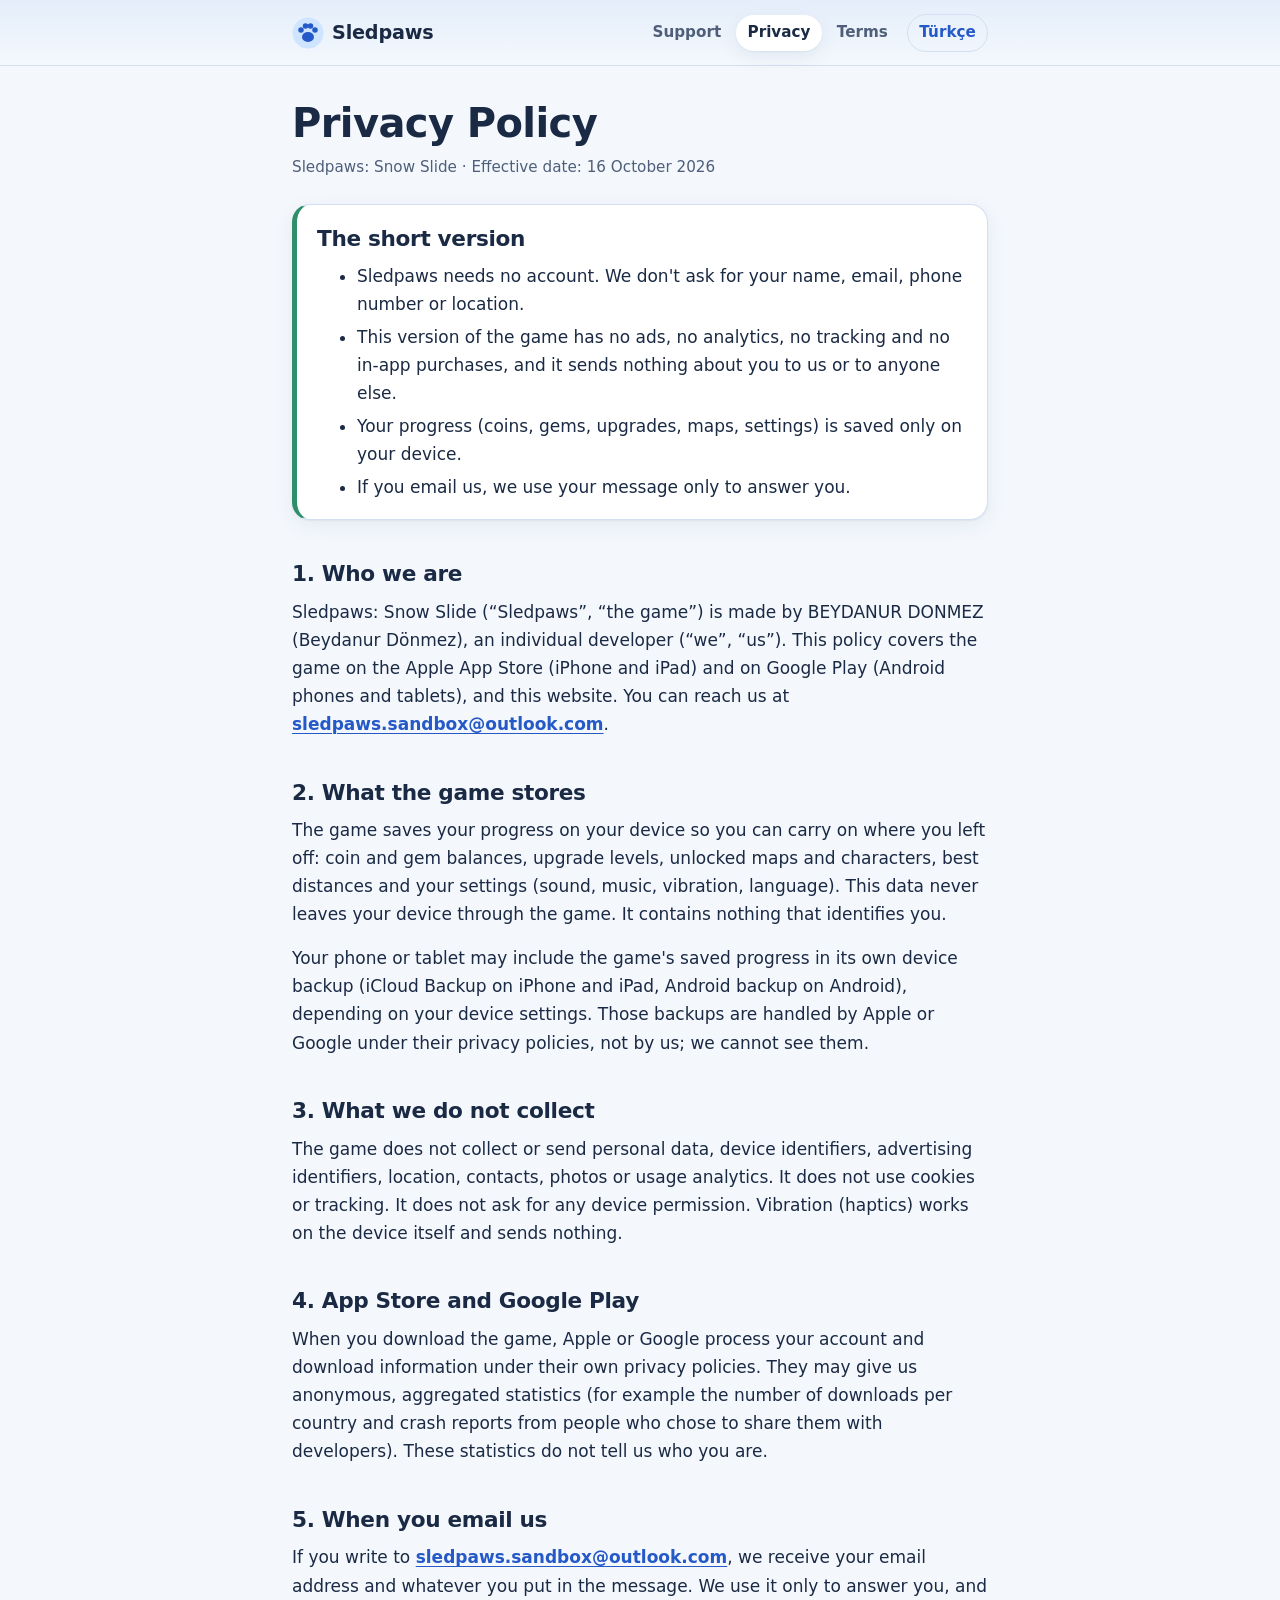
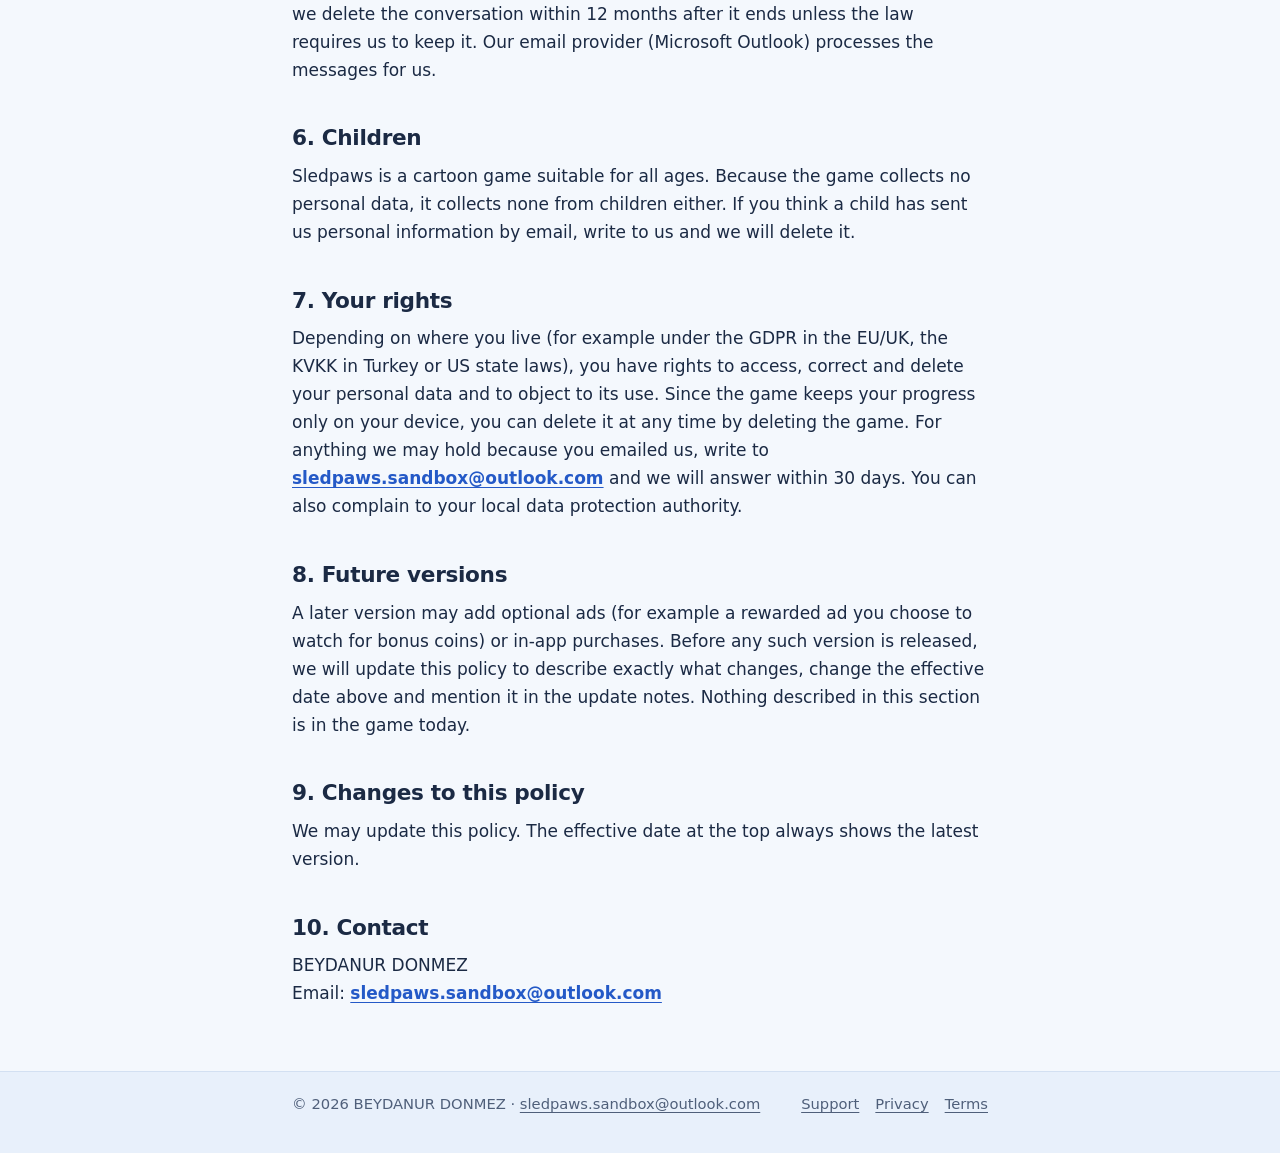
==== privacy/index.html @ a429722f "site: Sledpaws home, privacy, terms and support (en + tr), effective 16 October 2026 Co-Authored-By:" ====
<!doctype html>
<html lang="en">
<head>
<meta charset="utf-8">
<meta name="viewport" content="width=device-width, initial-scale=1">
<meta http-equiv="Content-Security-Policy" content="default-src 'none'; style-src 'self'; img-src 'self' data:; base-uri 'none'; form-action 'none'">
<meta name="referrer" content="no-referrer">
<meta name="color-scheme" content="light dark">
<title>Privacy Policy · Sledpaws: Snow Slide</title>
<meta name="description" content="Privacy Policy for Sledpaws: Snow Slide on the App Store and Google Play. No account, no tracking; your progress stays on your device.">
<link rel="canonical" href="https://beydadonmezz.github.io/sledpaws-site/privacy/">
<link rel="alternate" hreflang="en" href="https://beydadonmezz.github.io/sledpaws-site/privacy/">
<link rel="alternate" hreflang="tr" href="https://beydadonmezz.github.io/sledpaws-site/tr/privacy/">
<link rel="alternate" hreflang="x-default" href="https://beydadonmezz.github.io/sledpaws-site/privacy/">
<link rel="icon" href="data:image/svg+xml,%3Csvg%20xmlns%3D%22http%3A%2F%2Fwww.w3.org%2F2000%2Fsvg%22%20viewBox%3D%220%200%2064%2064%22%3E%3Ccircle%20cx%3D%2232%22%20cy%3D%2232%22%20r%3D%2231%22%20fill%3D%22%23cfe4ff%22%2F%3E%3Cellipse%20cx%3D%2232%22%20cy%3D%2240%22%20rx%3D%2212%22%20ry%3D%2210%22%20fill%3D%22%232459c7%22%2F%3E%3Ccircle%20cx%3D%2218%22%20cy%3D%2226%22%20r%3D%225.5%22%20fill%3D%22%232459c7%22%2F%3E%3Ccircle%20cx%3D%2227%22%20cy%3D%2218%22%20r%3D%225.5%22%20fill%3D%22%232459c7%22%2F%3E%3Ccircle%20cx%3D%2237%22%20cy%3D%2218%22%20r%3D%225.5%22%20fill%3D%22%232459c7%22%2F%3E%3Ccircle%20cx%3D%2246%22%20cy%3D%2226%22%20r%3D%225.5%22%20fill%3D%22%232459c7%22%2F%3E%3C%2Fsvg%3E">
<link rel="stylesheet" href="../assets/site.css">
</head>
<body>
<a class="skip" href="#main">Skip to content</a>
<header class="site-header">
  <div class="wrap">
    <a class="brand" href="../" aria-label="Sledpaws home"><svg viewBox="0 0 64 64" aria-hidden="true" focusable="false"><circle cx="32" cy="32" r="31" fill="#cfe4ff"/><ellipse cx="32" cy="40" rx="12" ry="10" fill="#2459c7"/><circle cx="18" cy="26" r="5.5" fill="#2459c7"/><circle cx="27" cy="18" r="5.5" fill="#2459c7"/><circle cx="37" cy="18" r="5.5" fill="#2459c7"/><circle cx="46" cy="26" r="5.5" fill="#2459c7"/></svg><span>Sledpaws</span></a>
    <nav class="site-nav" aria-label="Main">
      <a href="../support/">Support</a>
      <a href="../privacy/" aria-current="page">Privacy</a>
      <a href="../terms/">Terms</a>
      <a class="lang" href="../tr/privacy/" hreflang="tr" lang="tr" title="Bu sayfanın Türkçesi">Türkçe</a>
    </nav>
  </div>
</header>
<main id="main" class="wrap">
<h1>Privacy Policy</h1>
<p class="meta">Sledpaws: Snow Slide · Effective date: <time datetime="2026-10-16">16 October 2026</time></p>

<div class="card summary">
  <h2>The short version</h2>
  <ul>
    <li>Sledpaws needs no account. We don't ask for your name, email, phone number or location.</li>
    <li>This version of the game has no ads, no analytics, no tracking and no in-app purchases, and it sends nothing about you to us or to anyone else.</li>
    <li>Your progress (coins, gems, upgrades, maps, settings) is saved only on your device.</li>
    <li>If you email us, we use your message only to answer you.</li>
  </ul>
</div>

<h2 id="who">1. Who we are</h2>
<p>Sledpaws: Snow Slide (“Sledpaws”, “the game”) is made by BEYDANUR DONMEZ (Beydanur Dönmez), an individual developer (“we”, “us”). This policy covers the game on the Apple App Store (iPhone and iPad) and on Google Play (Android phones and tablets), and this website. You can reach us at <a class="email" href="mailto:sledpaws.sandbox@outlook.com">sledpaws.sandbox@outlook.com</a>.</p>

<h2 id="data">2. What the game stores</h2>
<p>The game saves your progress on your device so you can carry on where you left off: coin and gem balances, upgrade levels, unlocked maps and characters, best distances and your settings (sound, music, vibration, language). This data never leaves your device through the game. It contains nothing that identifies you.</p>
<p id="backup">Your phone or tablet may include the game's saved progress in its own device backup (iCloud Backup on iPhone and iPad, Android backup on Android), depending on your device settings. Those backups are handled by Apple or Google under their privacy policies, not by us; we cannot see them.</p>

<h2 id="not-collected">3. What we do not collect</h2>
<p>The game does not collect or send personal data, device identifiers, advertising identifiers, location, contacts, photos or usage analytics. It does not use cookies or tracking. It does not ask for any device permission. Vibration (haptics) works on the device itself and sends nothing.</p>

<h2 id="stores">4. App Store and Google Play</h2>
<p>When you download the game, Apple or Google process your account and download information under their own privacy policies. They may give us anonymous, aggregated statistics (for example the number of downloads per country and crash reports from people who chose to share them with developers). These statistics do not tell us who you are.</p>

<h2 id="email">5. When you email us</h2>
<p>If you write to <a class="email" href="mailto:sledpaws.sandbox@outlook.com">sledpaws.sandbox@outlook.com</a>, we receive your email address and whatever you put in the message. We use it only to answer you, and we delete the conversation within 12 months after it ends unless the law requires us to keep it. Our email provider (Microsoft Outlook) processes the messages for us.</p>

<h2 id="children">6. Children</h2>
<p>Sledpaws is a cartoon game suitable for all ages. Because the game collects no personal data, it collects none from children either. If you think a child has sent us personal information by email, write to us and we will delete it.</p>

<h2 id="rights">7. Your rights</h2>
<p>Depending on where you live (for example under the GDPR in the EU/UK, the KVKK in Turkey or US state laws), you have rights to access, correct and delete your personal data and to object to its use. Since the game keeps your progress only on your device, you can delete it at any time by deleting the game. For anything we may hold because you emailed us, write to <a class="email" href="mailto:sledpaws.sandbox@outlook.com">sledpaws.sandbox@outlook.com</a> and we will answer within 30 days. You can also complain to your local data protection authority.</p>

<h2 id="future">8. Future versions</h2>
<p>A later version may add optional ads (for example a rewarded ad you choose to watch for bonus coins) or in-app purchases. Before any such version is released, we will update this policy to describe exactly what changes, change the effective date above and mention it in the update notes. Nothing described in this section is in the game today.</p>

<h2 id="changes">9. Changes to this policy</h2>
<p>We may update this policy. The effective date at the top always shows the latest version.</p>

<h2 id="contact">10. Contact</h2>
<p>BEYDANUR DONMEZ<br>Email: <a class="email" href="mailto:sledpaws.sandbox@outlook.com">sledpaws.sandbox@outlook.com</a></p>
</main>
<footer class="site-footer">
  <div class="wrap">
    <p>© 2026 BEYDANUR DONMEZ · <a href="mailto:sledpaws.sandbox@outlook.com">sledpaws.sandbox@outlook.com</a></p>
    <nav aria-label="Legal and support">
      <a href="../support/">Support</a>
      <a href="../privacy/">Privacy</a>
      <a href="../terms/">Terms</a>
    </nav>
  </div>
</footer>
</body>
</html>
---- assets/site.css ----
/* Sledpaws site: one shared stylesheet. No web fonts, no external requests. */

:root {
  color-scheme: light dark;
  --bg: #f4f8fd;
  --bg-deep: #e4eefa;
  --surface: #ffffff;
  --surface-2: #edf3fc;
  --text: #1b2a44;
  --muted: #4f5f7a;
  --border: #d3e0f2;
  --primary: #2459c7;
  --primary-strong: #1a449e;
  --accent: #e0613a;
  --snow: #e8f0fb;
  --snow-deep: #d3e1f5;
  --pine: #2f8f6a;
  --focus: #f59e0b;
  --shadow: 0 1px 2px rgb(16 60 80 / 0.06), 0 6px 20px rgb(16 60 80 / 0.07);
  --radius: 18px;
  --radius-sm: 10px;
  --wrap: 46rem;
  --font: system-ui, -apple-system, BlinkMacSystemFont, "Segoe UI", Roboto, "Helvetica Neue", Arial,
    "Noto Sans", sans-serif, "Apple Color Emoji", "Segoe UI Emoji";
}

@media (prefers-color-scheme: dark) {
  :root {
    --bg: #0b1424;
    --bg-deep: #101c31;
    --surface: #13213a;
    --surface-2: #182a48;
    --text: #e6eefb;
    --muted: #a8b8d4;
    --border: #26385a;
    --primary: #8db4ff;
    --primary-strong: #b5ceff;
    --accent: #ff9a7a;
    --snow: #101b2e;
    --snow-deep: #16253d;
    --pine: #56c28f;
    --shadow: 0 1px 2px rgb(0 0 0 / 0.3), 0 8px 24px rgb(0 0 0 / 0.25);
  }
}

*,
*::before,
*::after {
  box-sizing: border-box;
}

html {
  -webkit-text-size-adjust: 100%;
  text-size-adjust: 100%;
}

body {
  margin: 0;
  min-height: 100vh;
  display: flex;
  flex-direction: column;
  background: var(--bg);
  color: var(--text);
  font-family: var(--font);
  font-size: 1.0625rem;
  line-height: 1.65;
  overflow-wrap: break-word;
}

.wrap {
  width: 100%;
  max-width: var(--wrap);
  margin-inline: auto;
  padding-inline: 1.25rem;
}

a {
  color: var(--primary);
  text-underline-offset: 0.18em;
  text-decoration-thickness: 0.08em;
}

a:hover {
  color: var(--primary-strong);
}

:focus-visible {
  outline: 3px solid var(--focus);
  outline-offset: 2px;
  border-radius: 4px;
}

.skip {
  position: absolute;
  left: -999px;
  top: 0.5rem;
  z-index: 10;
  padding: 0.5rem 0.9rem;
  background: var(--surface);
  color: var(--text);
  border-radius: var(--radius-sm);
  box-shadow: var(--shadow);
}

.skip:focus {
  left: 0.75rem;
}

/* Header */

.site-header {
  background: linear-gradient(180deg, var(--bg-deep), var(--bg));
  border-bottom: 1px solid var(--border);
}

.site-header .wrap {
  display: flex;
  flex-wrap: wrap;
  align-items: center;
  justify-content: space-between;
  gap: 0.5rem 1rem;
  padding-block: 0.85rem;
}

.brand {
  display: inline-flex;
  align-items: center;
  gap: 0.5rem;
  font-weight: 750;
  font-size: 1.2rem;
  color: var(--text);
  text-decoration: none;
  letter-spacing: -0.01em;
}

.brand svg {
  width: 2rem;
  height: 2rem;
  flex: none;
}

.site-nav {
  display: flex;
  flex-wrap: wrap;
  align-items: center;
  gap: 0.25rem;
}

.site-nav a {
  padding: 0.35rem 0.7rem;
  border-radius: 999px;
  color: var(--muted);
  text-decoration: none;
  font-size: 0.95rem;
  font-weight: 550;
}

.site-nav a:hover {
  color: var(--text);
  background: var(--surface-2);
}

.site-nav a[aria-current="page"] {
  color: var(--text);
  background: var(--surface);
  box-shadow: var(--shadow);
}

.site-nav .lang {
  margin-left: 0.25rem;
  border: 1px solid var(--border);
  color: var(--primary);
}

/* Main content */

main {
  flex: 1;
  padding-block: 2rem 3rem;
}

h1,
h2,
h3 {
  line-height: 1.25;
  letter-spacing: -0.015em;
}

h1 {
  font-size: clamp(1.8rem, 1.3rem + 2.2vw, 2.5rem);
  margin: 0 0 0.4rem;
}

h2 {
  font-size: 1.35rem;
  margin: 2.4rem 0 0.6rem;
  padding-top: 0.2rem;
}

h3 {
  font-size: 1.08rem;
  margin: 1.6rem 0 0.4rem;
}

p,
ul,
ol {
  margin: 0 0 1rem;
}

li + li {
  margin-top: 0.3rem;
}

.meta {
  color: var(--muted);
  font-size: 0.95rem;
  margin-bottom: 1.5rem;
}

.lead {
  font-size: 1.15rem;
  color: var(--muted);
}

.card {
  background: var(--surface);
  border: 1px solid var(--border);
  border-radius: var(--radius);
  padding: 1.1rem 1.25rem;
  box-shadow: var(--shadow);
  margin: 1.25rem 0;
}

.card > :last-child {
  margin-bottom: 0;
}

.card h2:first-child,
.card h3:first-child {
  margin-top: 0;
}

.summary {
  border-left: 5px solid var(--pine);
}

.toc ol {
  columns: 2 14rem;
  column-gap: 2rem;
  padding-left: 1.2rem;
  margin: 0;
}

.toc li {
  break-inside: avoid;
}

.table-scroll {
  overflow-x: auto;
  margin: 1rem 0 1.25rem;
  border: 1px solid var(--border);
  border-radius: var(--radius-sm);
}

table {
  width: 100%;
  min-width: 36rem;
  border-collapse: collapse;
  font-size: 0.95rem;
  background: var(--surface);
}

th,
td {
  text-align: left;
  vertical-align: top;
  padding: 0.6rem 0.75rem;
  border-bottom: 1px solid var(--border);
}

th {
  background: var(--surface-2);
  font-weight: 650;
}

tr:last-child td {
  border-bottom: 0;
}

.path {
  font-weight: 600;
}

.email {
  font-weight: 650;
}

/* FAQ */

details {
  background: var(--surface);
  border: 1px solid var(--border);
  border-radius: var(--radius-sm);
  margin: 0.6rem 0;
  padding: 0 1rem 0 1.75rem;
}

details[open] {
  box-shadow: var(--shadow);
}

summary {
  cursor: pointer;
  font-weight: 650;
  padding: 0.8rem 0;
  list-style-position: outside;
}

details > :not(summary) {
  margin-top: 0;
}

details > :last-child {
  padding-bottom: 0.9rem;
  margin-bottom: 0;
}

/* Home page */

.hero {
  position: relative;
  overflow: hidden;
  border-radius: calc(var(--radius) + 6px);
  padding: 2rem 1.5rem 0;
  background: linear-gradient(180deg, #bfe0ff 0%, #8cc3f5 55%, #6aa9e8 100%);
  color: #0e2547;
  box-shadow: var(--shadow);
}

@media (prefers-color-scheme: dark) {
  .hero {
    background: linear-gradient(180deg, #213e6e 0%, #1a3158 60%, #142646 100%);
    color: #eaf2ff;
  }
}

.hero h1 {
  font-size: clamp(2.2rem, 1.6rem + 3vw, 3.2rem);
  margin-bottom: 0.3rem;
}

.hero .lead {
  color: inherit;
  opacity: 0.9;
  max-width: 32rem;
}

.hero .badge {
  display: inline-block;
  margin: 0.4rem 0 1rem;
  padding: 0.35rem 0.8rem;
  border-radius: 999px;
  background: rgb(255 255 255 / 0.75);
  color: #0e2547;
  font-weight: 650;
  font-size: 0.92rem;
}

.hero svg.scene {
  display: block;
  width: calc(100% + 3rem);
  height: auto;
  margin: 0.5rem -1.5rem 0;
}

.features {
  display: grid;
  grid-template-columns: repeat(auto-fit, minmax(13rem, 1fr));
  gap: 0.9rem;
  padding: 0;
  list-style: none;
  margin: 1.5rem 0;
}

.features li {
  margin: 0;
  background: var(--surface);
  border: 1px solid var(--border);
  border-radius: var(--radius);
  padding: 1rem 1.1rem;
}

.features strong {
  display: block;
  margin-bottom: 0.2rem;
}

.links {
  display: flex;
  flex-wrap: wrap;
  gap: 0.6rem;
  padding: 0;
  list-style: none;
}

.links li {
  margin: 0;
}

.button {
  display: inline-block;
  padding: 0.6rem 1.1rem;
  border-radius: 999px;
  background: var(--primary);
  color: #fff;
  font-weight: 650;
  text-decoration: none;
}

.button:hover {
  background: var(--primary-strong);
  color: #fff;
}

@media (prefers-color-scheme: dark) {
  .button,
  .button:hover {
    color: #04222c;
  }
}

.button.secondary {
  background: var(--surface);
  color: var(--primary);
  border: 1px solid var(--border);
}

/* Footer */

.site-footer {
  border-top: 1px solid var(--border);
  background: var(--snow);
  color: var(--muted);
  font-size: 0.92rem;
}

.site-footer .wrap {
  display: flex;
  flex-wrap: wrap;
  justify-content: space-between;
  gap: 0.5rem 1.25rem;
  padding-block: 1.25rem;
}

.site-footer nav {
  display: flex;
  flex-wrap: wrap;
  gap: 0.25rem 1rem;
}

.site-footer a {
  color: inherit;
}

@media (max-width: 30rem) {
  body {
    font-size: 1rem;
  }

  .site-header .wrap {
    justify-content: center;
  }

  .hero {
    padding-inline: 1.1rem;
  }

  .hero svg.scene {
    width: calc(100% + 2.2rem);
    margin-inline: -1.1rem;
  }
}

@media (prefers-reduced-motion: no-preference) {
  .hero .sled {
    animation: glide 7s ease-in-out infinite alternate;
  }

  .hero .flakes {
    animation: fall 8s linear infinite;
  }
}

@keyframes glide {
  from {
    transform: translateX(-14px);
  }
  to {
    transform: translateX(16px);
  }
}

@keyframes fall {
  from {
    transform: translateY(-20px);
    opacity: 0;
  }
  20% {
    opacity: 0.9;
  }
  to {
    transform: translateY(70px);
    opacity: 0;
  }
}

@media print {
  .site-header nav,
  .skip,
  .hero svg.scene {
    display: none;
  }

  body {
    background: #fff;
    color: #000;
  }
}
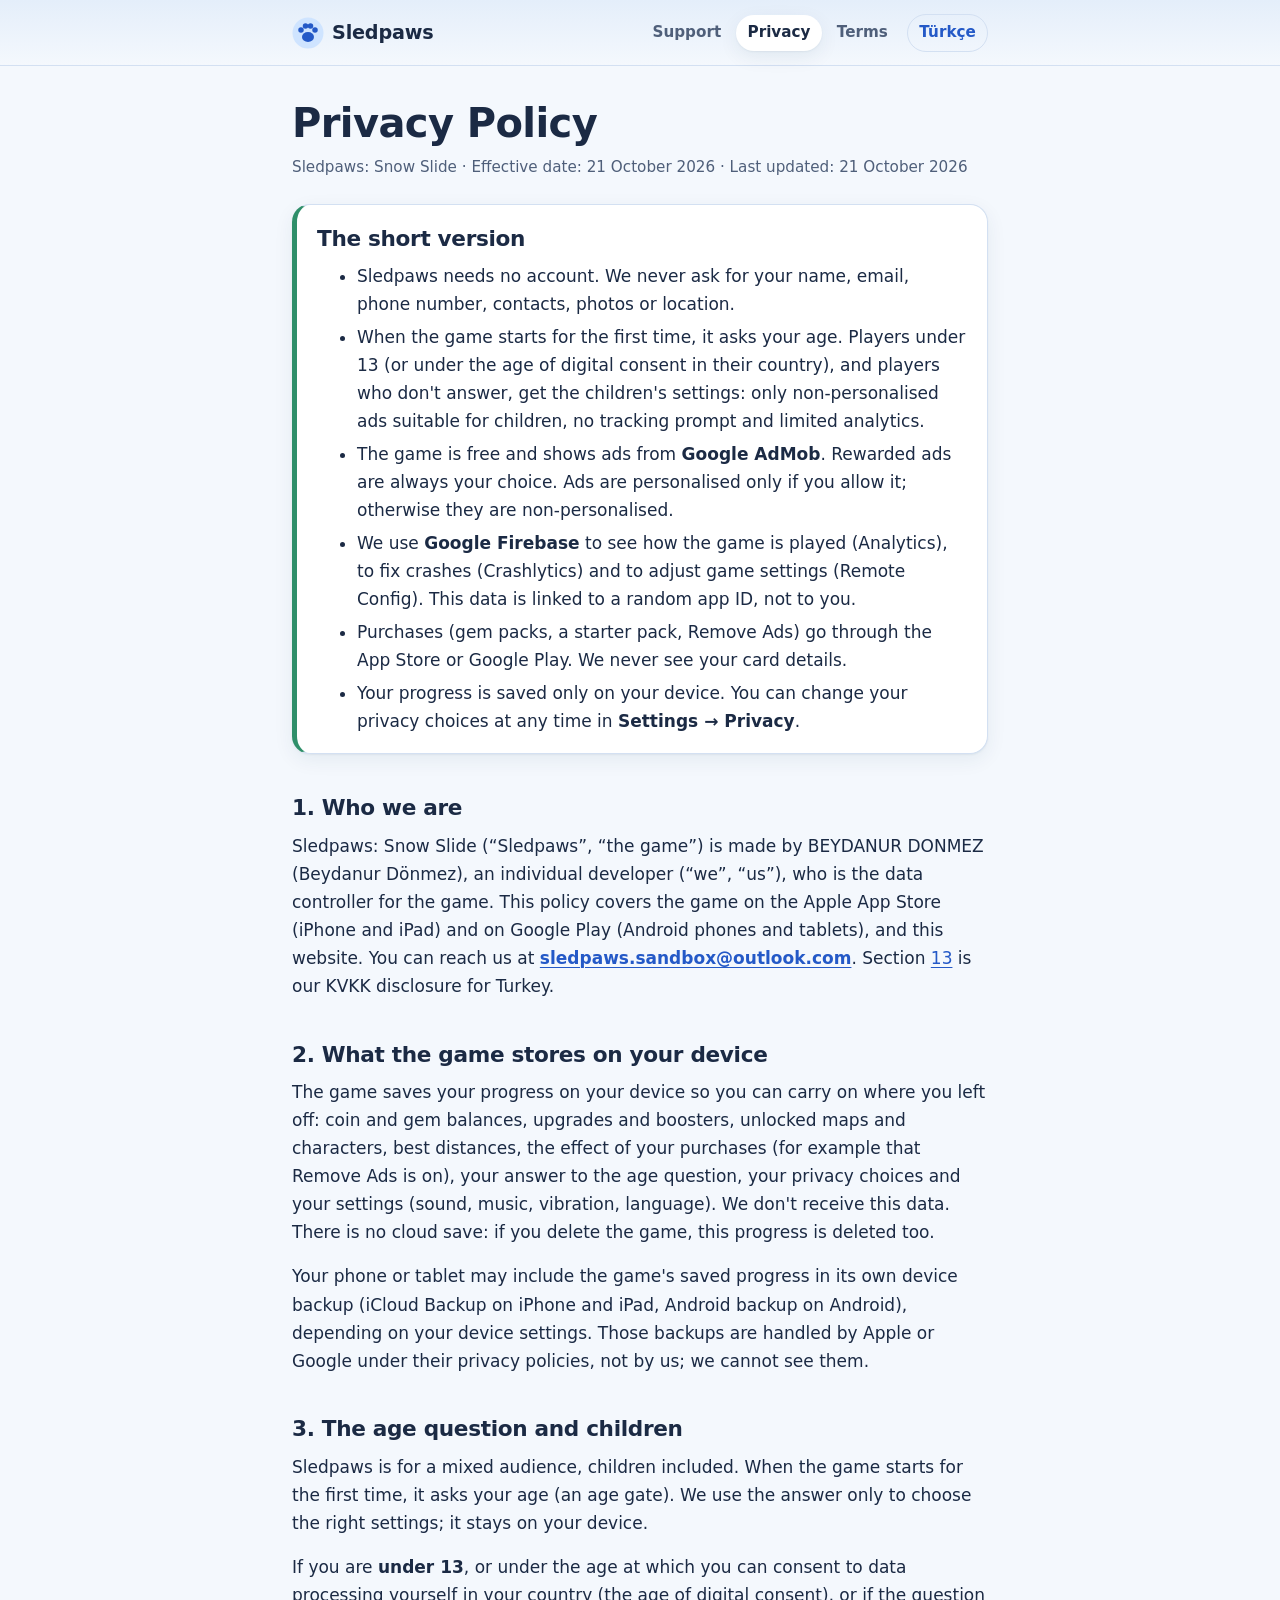
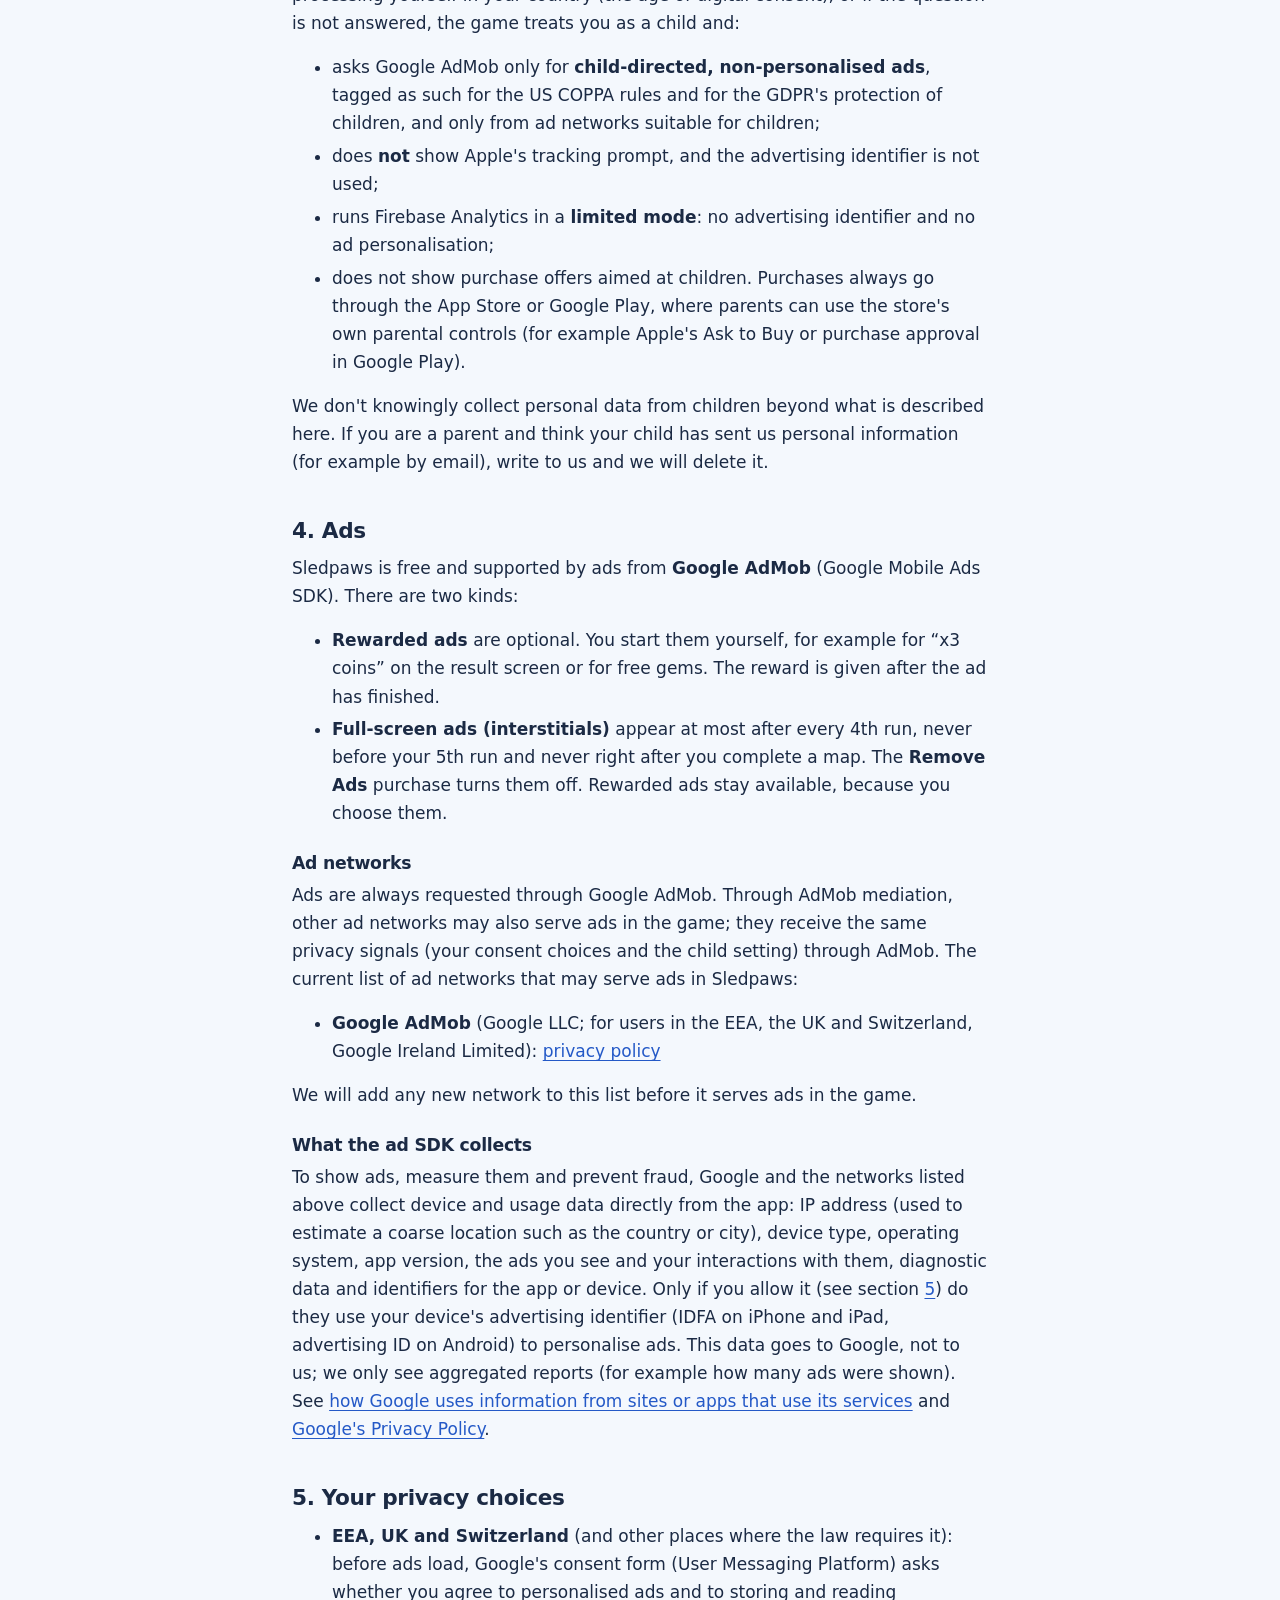
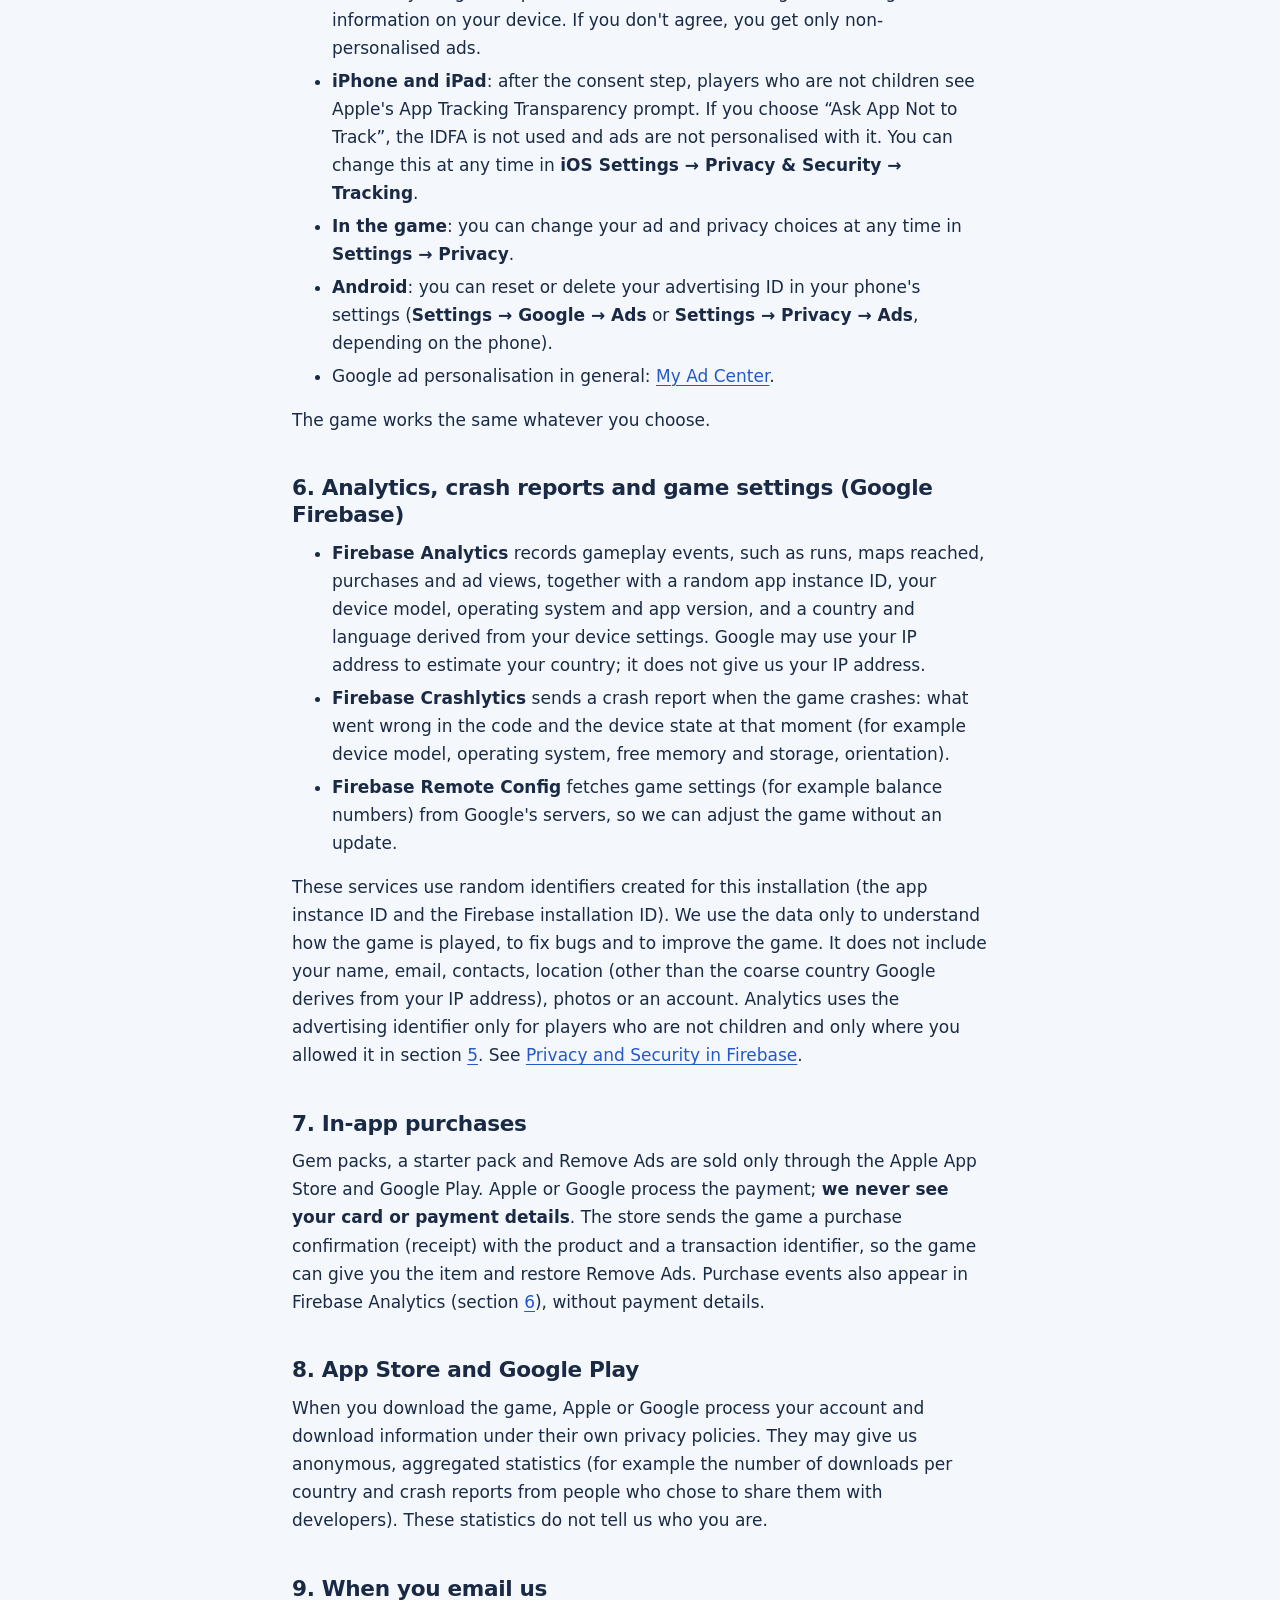
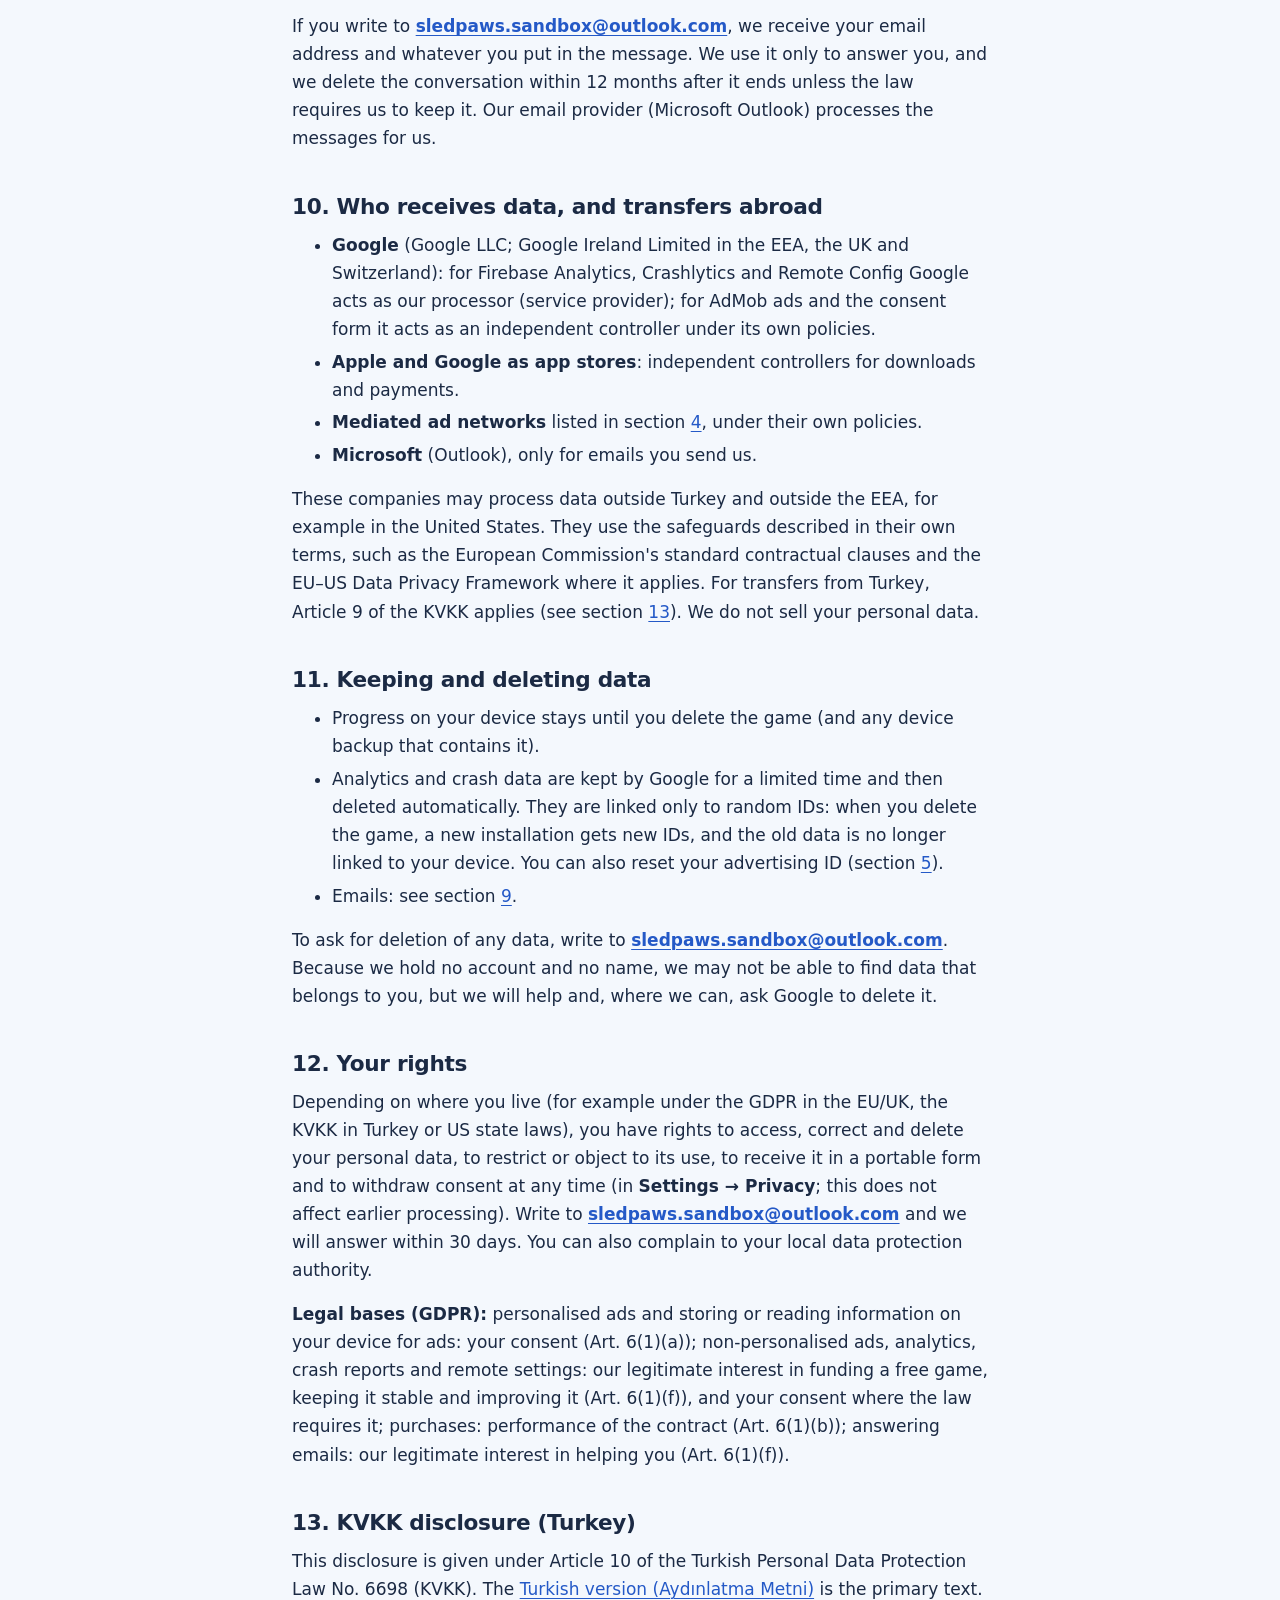
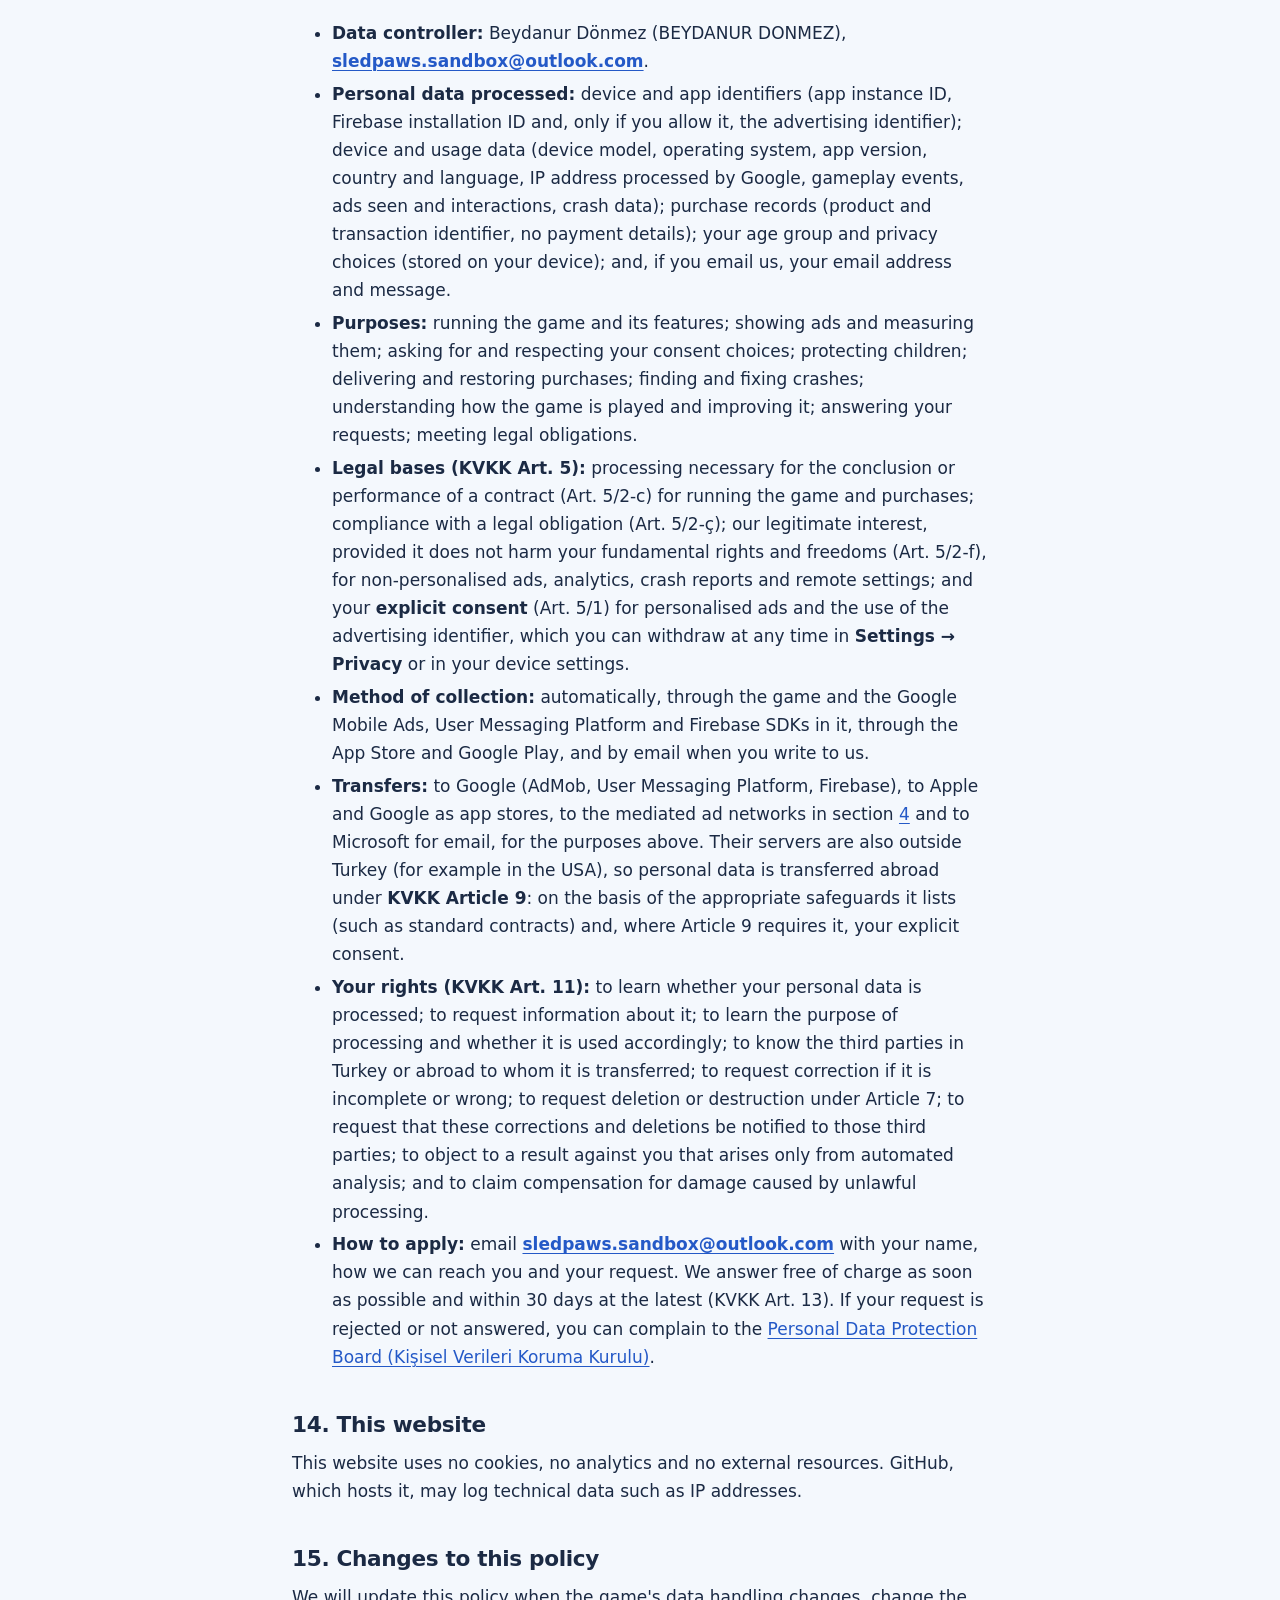
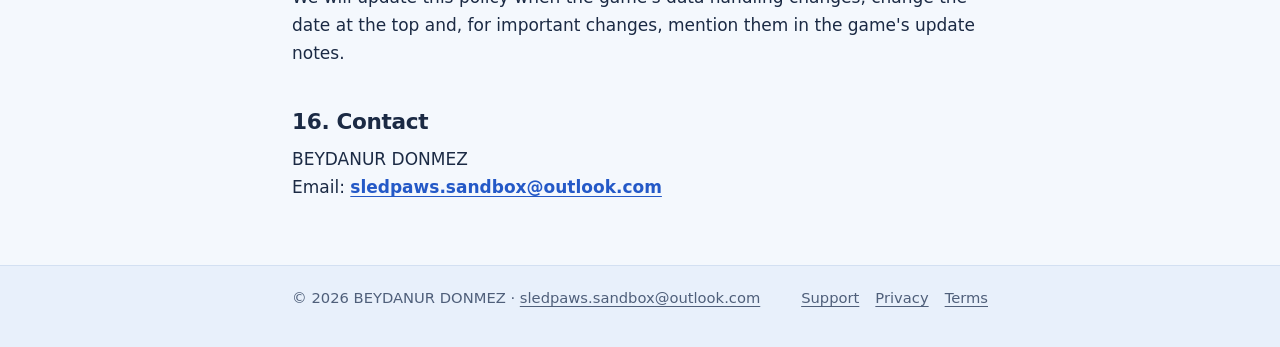
==== commit 95566aaa: "site: ads, consent, analytics, purchases, KVKK (2026-10-21) Co-Authored-By: Claude Opus 5.5 <noreply" ====
--- a/privacy/index.html
+++ b/privacy/index.html
@@ -7,7 +7,7 @@
 <meta name="referrer" content="no-referrer">
 <meta name="color-scheme" content="light dark">
 <title>Privacy Policy · Sledpaws: Snow Slide</title>
-<meta name="description" content="Privacy Policy for Sledpaws: Snow Slide on the App Store and Google Play. No account, no tracking; your progress stays on your device.">
+<meta name="description" content="Privacy Policy for Sledpaws: Snow Slide on the App Store and Google Play: no account; ads by Google AdMob with consent choices, Firebase analytics and crash reports, in-app purchases, children and KVKK.">
 <link rel="canonical" href="https://beydadonmezz.github.io/sledpaws-site/privacy/">
 <link rel="alternate" hreflang="en" href="https://beydadonmezz.github.io/sledpaws-site/privacy/">
 <link rel="alternate" hreflang="tr" href="https://beydadonmezz.github.io/sledpaws-site/tr/privacy/">
@@ -30,47 +30,121 @@
 </header>
 <main id="main" class="wrap">
 <h1>Privacy Policy</h1>
-<p class="meta">Sledpaws: Snow Slide · Effective date: <time datetime="2026-10-16">16 October 2026</time></p>
+<p class="meta">Sledpaws: Snow Slide · Effective date: <time datetime="2026-10-21">21 October 2026</time> · Last updated: <time datetime="2026-10-21">21 October 2026</time></p>
 
 <div class="card summary">
   <h2>The short version</h2>
   <ul>
-    <li>Sledpaws needs no account. We don't ask for your name, email, phone number or location.</li>
-    <li>This version of the game has no ads, no analytics, no tracking and no in-app purchases, and it sends nothing about you to us or to anyone else.</li>
-    <li>Your progress (coins, gems, upgrades, maps, settings) is saved only on your device.</li>
-    <li>If you email us, we use your message only to answer you.</li>
+    <li>Sledpaws needs no account. We never ask for your name, email, phone number, contacts, photos or location.</li>
+    <li>When the game starts for the first time, it asks your age. Players under 13 (or under the age of digital consent in their country), and players who don't answer, get the children's settings: only non-personalised ads suitable for children, no tracking prompt and limited analytics.</li>
+    <li>The game is free and shows ads from <strong>Google AdMob</strong>. Rewarded ads are always your choice. Ads are personalised only if you allow it; otherwise they are non-personalised.</li>
+    <li>We use <strong>Google Firebase</strong> to see how the game is played (Analytics), to fix crashes (Crashlytics) and to adjust game settings (Remote Config). This data is linked to a random app ID, not to you.</li>
+    <li>Purchases (gem packs, a starter pack, Remove Ads) go through the App Store or Google Play. We never see your card details.</li>
+    <li>Your progress is saved only on your device. You can change your privacy choices at any time in <span class="path">Settings → Privacy</span>.</li>
   </ul>
 </div>
 
 <h2 id="who">1. Who we are</h2>
-<p>Sledpaws: Snow Slide (“Sledpaws”, “the game”) is made by BEYDANUR DONMEZ (Beydanur Dönmez), an individual developer (“we”, “us”). This policy covers the game on the Apple App Store (iPhone and iPad) and on Google Play (Android phones and tablets), and this website. You can reach us at <a class="email" href="mailto:sledpaws.sandbox@outlook.com">sledpaws.sandbox@outlook.com</a>.</p>
+<p>Sledpaws: Snow Slide (“Sledpaws”, “the game”) is made by BEYDANUR DONMEZ (Beydanur Dönmez), an individual developer (“we”, “us”), who is the data controller for the game. This policy covers the game on the Apple App Store (iPhone and iPad) and on Google Play (Android phones and tablets), and this website. You can reach us at <a class="email" href="mailto:sledpaws.sandbox@outlook.com">sledpaws.sandbox@outlook.com</a>. Section <a href="#kvkk">13</a> is our KVKK disclosure for Turkey.</p>
 
-<h2 id="data">2. What the game stores</h2>
-<p>The game saves your progress on your device so you can carry on where you left off: coin and gem balances, upgrade levels, unlocked maps and characters, best distances and your settings (sound, music, vibration, language). This data never leaves your device through the game. It contains nothing that identifies you.</p>
+<h2 id="data">2. What the game stores on your device</h2>
+<p>The game saves your progress on your device so you can carry on where you left off: coin and gem balances, upgrades and boosters, unlocked maps and characters, best distances, the effect of your purchases (for example that Remove Ads is on), your answer to the age question, your privacy choices and your settings (sound, music, vibration, language). We don't receive this data. There is no cloud save: if you delete the game, this progress is deleted too.</p>
 <p id="backup">Your phone or tablet may include the game's saved progress in its own device backup (iCloud Backup on iPhone and iPad, Android backup on Android), depending on your device settings. Those backups are handled by Apple or Google under their privacy policies, not by us; we cannot see them.</p>
 
-<h2 id="not-collected">3. What we do not collect</h2>
-<p>The game does not collect or send personal data, device identifiers, advertising identifiers, location, contacts, photos or usage analytics. It does not use cookies or tracking. It does not ask for any device permission. Vibration (haptics) works on the device itself and sends nothing.</p>
+<h2 id="age">3. The age question and children</h2>
+<p>Sledpaws is for a mixed audience, children included. When the game starts for the first time, it asks your age (an age gate). We use the answer only to choose the right settings; it stays on your device.</p>
+<p>If you are <strong>under 13</strong>, or under the age at which you can consent to data processing yourself in your country (the age of digital consent), or if the question is not answered, the game treats you as a child and:</p>
+<ul>
+  <li>asks Google AdMob only for <strong>child-directed, non-personalised ads</strong>, tagged as such for the US COPPA rules and for the GDPR's protection of children, and only from ad networks suitable for children;</li>
+  <li>does <strong>not</strong> show Apple's tracking prompt, and the advertising identifier is not used;</li>
+  <li>runs Firebase Analytics in a <strong>limited mode</strong>: no advertising identifier and no ad personalisation;</li>
+  <li>does not show purchase offers aimed at children. Purchases always go through the App Store or Google Play, where parents can use the store's own parental controls (for example Apple's Ask to Buy or purchase approval in Google Play).</li>
+</ul>
+<p>We don't knowingly collect personal data from children beyond what is described here. If you are a parent and think your child has sent us personal information (for example by email), write to us and we will delete it.</p>
 
-<h2 id="stores">4. App Store and Google Play</h2>
+<h2 id="ads">4. Ads</h2>
+<p>Sledpaws is free and supported by ads from <strong>Google AdMob</strong> (Google Mobile Ads SDK). There are two kinds:</p>
+<ul>
+  <li><strong>Rewarded ads</strong> are optional. You start them yourself, for example for “x3 coins” on the result screen or for free gems. The reward is given after the ad has finished.</li>
+  <li><strong>Full-screen ads (interstitials)</strong> appear at most after every 4th run, never before your 5th run and never right after you complete a map. The <strong>Remove Ads</strong> purchase turns them off. Rewarded ads stay available, because you choose them.</li>
+</ul>
+<h3 id="ad-networks">Ad networks</h3>
+<p>Ads are always requested through Google AdMob. Through AdMob mediation, other ad networks may also serve ads in the game; they receive the same privacy signals (your consent choices and the child setting) through AdMob. The current list of ad networks that may serve ads in Sledpaws:</p>
+<ul>
+  <li><strong>Google AdMob</strong> (Google LLC; for users in the EEA, the UK and Switzerland, Google Ireland Limited): <a href="https://policies.google.com/privacy">privacy policy</a></li>
+</ul>
+<p>We will add any new network to this list before it serves ads in the game.</p>
+<h3 id="ad-data">What the ad SDK collects</h3>
+<p>To show ads, measure them and prevent fraud, Google and the networks listed above collect device and usage data directly from the app: IP address (used to estimate a coarse location such as the country or city), device type, operating system, app version, the ads you see and your interactions with them, diagnostic data and identifiers for the app or device. Only if you allow it (see section <a href="#choices">5</a>) do they use your device's advertising identifier (IDFA on iPhone and iPad, advertising ID on Android) to personalise ads. This data goes to Google, not to us; we only see aggregated reports (for example how many ads were shown). See <a href="https://policies.google.com/technologies/partner-sites">how Google uses information from sites or apps that use its services</a> and <a href="https://policies.google.com/privacy">Google's Privacy Policy</a>.</p>
+
+<h2 id="choices">5. Your privacy choices</h2>
+<ul>
+  <li><strong>EEA, UK and Switzerland</strong> (and other places where the law requires it): before ads load, Google's consent form (User Messaging Platform) asks whether you agree to personalised ads and to storing and reading information on your device. If you don't agree, you get only non-personalised ads.</li>
+  <li><strong>iPhone and iPad</strong>: after the consent step, players who are not children see Apple's App Tracking Transparency prompt. If you choose “Ask App Not to Track”, the IDFA is not used and ads are not personalised with it. You can change this at any time in <span class="path">iOS Settings → Privacy &amp; Security → Tracking</span>.</li>
+  <li><strong>In the game</strong>: you can change your ad and privacy choices at any time in <span class="path">Settings → Privacy</span>.</li>
+  <li><strong>Android</strong>: you can reset or delete your advertising ID in your phone's settings (<span class="path">Settings → Google → Ads</span> or <span class="path">Settings → Privacy → Ads</span>, depending on the phone).</li>
+  <li>Google ad personalisation in general: <a href="https://myadcenter.google.com/">My Ad Center</a>.</li>
+</ul>
+<p>The game works the same whatever you choose.</p>
+
+<h2 id="analytics">6. Analytics, crash reports and game settings (Google Firebase)</h2>
+<ul>
+  <li><strong>Firebase Analytics</strong> records gameplay events, such as runs, maps reached, purchases and ad views, together with a random app instance ID, your device model, operating system and app version, and a country and language derived from your device settings. Google may use your IP address to estimate your country; it does not give us your IP address.</li>
+  <li><strong>Firebase Crashlytics</strong> sends a crash report when the game crashes: what went wrong in the code and the device state at that moment (for example device model, operating system, free memory and storage, orientation).</li>
+  <li><strong>Firebase Remote Config</strong> fetches game settings (for example balance numbers) from Google's servers, so we can adjust the game without an update.</li>
+</ul>
+<p>These services use random identifiers created for this installation (the app instance ID and the Firebase installation ID). We use the data only to understand how the game is played, to fix bugs and to improve the game. It does not include your name, email, contacts, location (other than the coarse country Google derives from your IP address), photos or an account. Analytics uses the advertising identifier only for players who are not children and only where you allowed it in section <a href="#choices">5</a>. See <a href="https://firebase.google.com/support/privacy">Privacy and Security in Firebase</a>.</p>
+
+<h2 id="purchases">7. In-app purchases</h2>
+<p>Gem packs, a starter pack and Remove Ads are sold only through the Apple App Store and Google Play. Apple or Google process the payment; <strong>we never see your card or payment details</strong>. The store sends the game a purchase confirmation (receipt) with the product and a transaction identifier, so the game can give you the item and restore Remove Ads. Purchase events also appear in Firebase Analytics (section <a href="#analytics">6</a>), without payment details.</p>
+
+<h2 id="stores">8. App Store and Google Play</h2>
 <p>When you download the game, Apple or Google process your account and download information under their own privacy policies. They may give us anonymous, aggregated statistics (for example the number of downloads per country and crash reports from people who chose to share them with developers). These statistics do not tell us who you are.</p>
 
-<h2 id="email">5. When you email us</h2>
+<h2 id="email">9. When you email us</h2>
 <p>If you write to <a class="email" href="mailto:sledpaws.sandbox@outlook.com">sledpaws.sandbox@outlook.com</a>, we receive your email address and whatever you put in the message. We use it only to answer you, and we delete the conversation within 12 months after it ends unless the law requires us to keep it. Our email provider (Microsoft Outlook) processes the messages for us.</p>
 
-<h2 id="children">6. Children</h2>
-<p>Sledpaws is a cartoon game suitable for all ages. Because the game collects no personal data, it collects none from children either. If you think a child has sent us personal information by email, write to us and we will delete it.</p>
+<h2 id="recipients">10. Who receives data, and transfers abroad</h2>
+<ul>
+  <li><strong>Google</strong> (Google LLC; Google Ireland Limited in the EEA, the UK and Switzerland): for Firebase Analytics, Crashlytics and Remote Config Google acts as our processor (service provider); for AdMob ads and the consent form it acts as an independent controller under its own policies.</li>
+  <li><strong>Apple and Google as app stores</strong>: independent controllers for downloads and payments.</li>
+  <li><strong>Mediated ad networks</strong> listed in section <a href="#ad-networks">4</a>, under their own policies.</li>
+  <li><strong>Microsoft</strong> (Outlook), only for emails you send us.</li>
+</ul>
+<p>These companies may process data outside Turkey and outside the EEA, for example in the United States. They use the safeguards described in their own terms, such as the European Commission's standard contractual clauses and the EU–US Data Privacy Framework where it applies. For transfers from Turkey, Article 9 of the KVKK applies (see section <a href="#kvkk">13</a>). We do not sell your personal data.</p>
 
-<h2 id="rights">7. Your rights</h2>
-<p>Depending on where you live (for example under the GDPR in the EU/UK, the KVKK in Turkey or US state laws), you have rights to access, correct and delete your personal data and to object to its use. Since the game keeps your progress only on your device, you can delete it at any time by deleting the game. For anything we may hold because you emailed us, write to <a class="email" href="mailto:sledpaws.sandbox@outlook.com">sledpaws.sandbox@outlook.com</a> and we will answer within 30 days. You can also complain to your local data protection authority.</p>
+<h2 id="retention">11. Keeping and deleting data</h2>
+<ul>
+  <li>Progress on your device stays until you delete the game (and any device backup that contains it).</li>
+  <li>Analytics and crash data are kept by Google for a limited time and then deleted automatically. They are linked only to random IDs: when you delete the game, a new installation gets new IDs, and the old data is no longer linked to your device. You can also reset your advertising ID (section <a href="#choices">5</a>).</li>
+  <li>Emails: see section <a href="#email">9</a>.</li>
+</ul>
+<p>To ask for deletion of any data, write to <a class="email" href="mailto:sledpaws.sandbox@outlook.com">sledpaws.sandbox@outlook.com</a>. Because we hold no account and no name, we may not be able to find data that belongs to you, but we will help and, where we can, ask Google to delete it.</p>
 
-<h2 id="future">8. Future versions</h2>
-<p>A later version may add optional ads (for example a rewarded ad you choose to watch for bonus coins) or in-app purchases. Before any such version is released, we will update this policy to describe exactly what changes, change the effective date above and mention it in the update notes. Nothing described in this section is in the game today.</p>
+<h2 id="rights">12. Your rights</h2>
+<p>Depending on where you live (for example under the GDPR in the EU/UK, the KVKK in Turkey or US state laws), you have rights to access, correct and delete your personal data, to restrict or object to its use, to receive it in a portable form and to withdraw consent at any time (in <span class="path">Settings → Privacy</span>; this does not affect earlier processing). Write to <a class="email" href="mailto:sledpaws.sandbox@outlook.com">sledpaws.sandbox@outlook.com</a> and we will answer within 30 days. You can also complain to your local data protection authority.</p>
+<p><strong>Legal bases (GDPR):</strong> personalised ads and storing or reading information on your device for ads: your consent (Art. 6(1)(a)); non-personalised ads, analytics, crash reports and remote settings: our legitimate interest in funding a free game, keeping it stable and improving it (Art. 6(1)(f)), and your consent where the law requires it; purchases: performance of the contract (Art. 6(1)(b)); answering emails: our legitimate interest in helping you (Art. 6(1)(f)).</p>
 
-<h2 id="changes">9. Changes to this policy</h2>
-<p>We may update this policy. The effective date at the top always shows the latest version.</p>
+<h2 id="kvkk">13. KVKK disclosure (Turkey)</h2>
+<p>This disclosure is given under Article 10 of the Turkish Personal Data Protection Law No. 6698 (KVKK). The <a href="../tr/privacy/#kvkk">Turkish version (Aydınlatma Metni)</a> is the primary text.</p>
+<ul>
+  <li><strong>Data controller:</strong> Beydanur Dönmez (BEYDANUR DONMEZ), <a class="email" href="mailto:sledpaws.sandbox@outlook.com">sledpaws.sandbox@outlook.com</a>.</li>
+  <li><strong>Personal data processed:</strong> device and app identifiers (app instance ID, Firebase installation ID and, only if you allow it, the advertising identifier); device and usage data (device model, operating system, app version, country and language, IP address processed by Google, gameplay events, ads seen and interactions, crash data); purchase records (product and transaction identifier, no payment details); your age group and privacy choices (stored on your device); and, if you email us, your email address and message.</li>
+  <li><strong>Purposes:</strong> running the game and its features; showing ads and measuring them; asking for and respecting your consent choices; protecting children; delivering and restoring purchases; finding and fixing crashes; understanding how the game is played and improving it; answering your requests; meeting legal obligations.</li>
+  <li><strong>Legal bases (KVKK Art. 5):</strong> processing necessary for the conclusion or performance of a contract (Art. 5/2-c) for running the game and purchases; compliance with a legal obligation (Art. 5/2-ç); our legitimate interest, provided it does not harm your fundamental rights and freedoms (Art. 5/2-f), for non-personalised ads, analytics, crash reports and remote settings; and your <strong>explicit consent</strong> (Art. 5/1) for personalised ads and the use of the advertising identifier, which you can withdraw at any time in <span class="path">Settings → Privacy</span> or in your device settings.</li>
+  <li><strong>Method of collection:</strong> automatically, through the game and the Google Mobile Ads, User Messaging Platform and Firebase SDKs in it, through the App Store and Google Play, and by email when you write to us.</li>
+  <li><strong>Transfers:</strong> to Google (AdMob, User Messaging Platform, Firebase), to Apple and Google as app stores, to the mediated ad networks in section <a href="#ad-networks">4</a> and to Microsoft for email, for the purposes above. Their servers are also outside Turkey (for example in the USA), so personal data is transferred abroad under <strong>KVKK Article 9</strong>: on the basis of the appropriate safeguards it lists (such as standard contracts) and, where Article 9 requires it, your explicit consent.</li>
+  <li><strong>Your rights (KVKK Art. 11):</strong> to learn whether your personal data is processed; to request information about it; to learn the purpose of processing and whether it is used accordingly; to know the third parties in Turkey or abroad to whom it is transferred; to request correction if it is incomplete or wrong; to request deletion or destruction under Article 7; to request that these corrections and deletions be notified to those third parties; to object to a result against you that arises only from automated analysis; and to claim compensation for damage caused by unlawful processing.</li>
+  <li><strong>How to apply:</strong> email <a class="email" href="mailto:sledpaws.sandbox@outlook.com">sledpaws.sandbox@outlook.com</a> with your name, how we can reach you and your request. We answer free of charge as soon as possible and within 30 days at the latest (KVKK Art. 13). If your request is rejected or not answered, you can complain to the <a href="https://www.kvkk.gov.tr/">Personal Data Protection Board (Kişisel Verileri Koruma Kurulu)</a>.</li>
+</ul>
 
-<h2 id="contact">10. Contact</h2>
+<h2 id="website">14. This website</h2>
+<p>This website uses no cookies, no analytics and no external resources. GitHub, which hosts it, may log technical data such as IP addresses.</p>
+
+<h2 id="changes">15. Changes to this policy</h2>
+<p>We will update this policy when the game's data handling changes, change the date at the top and, for important changes, mention them in the game's update notes.</p>
+
+<h2 id="contact">16. Contact</h2>
 <p>BEYDANUR DONMEZ<br>Email: <a class="email" href="mailto:sledpaws.sandbox@outlook.com">sledpaws.sandbox@outlook.com</a></p>
 </main>
 <footer class="site-footer">
